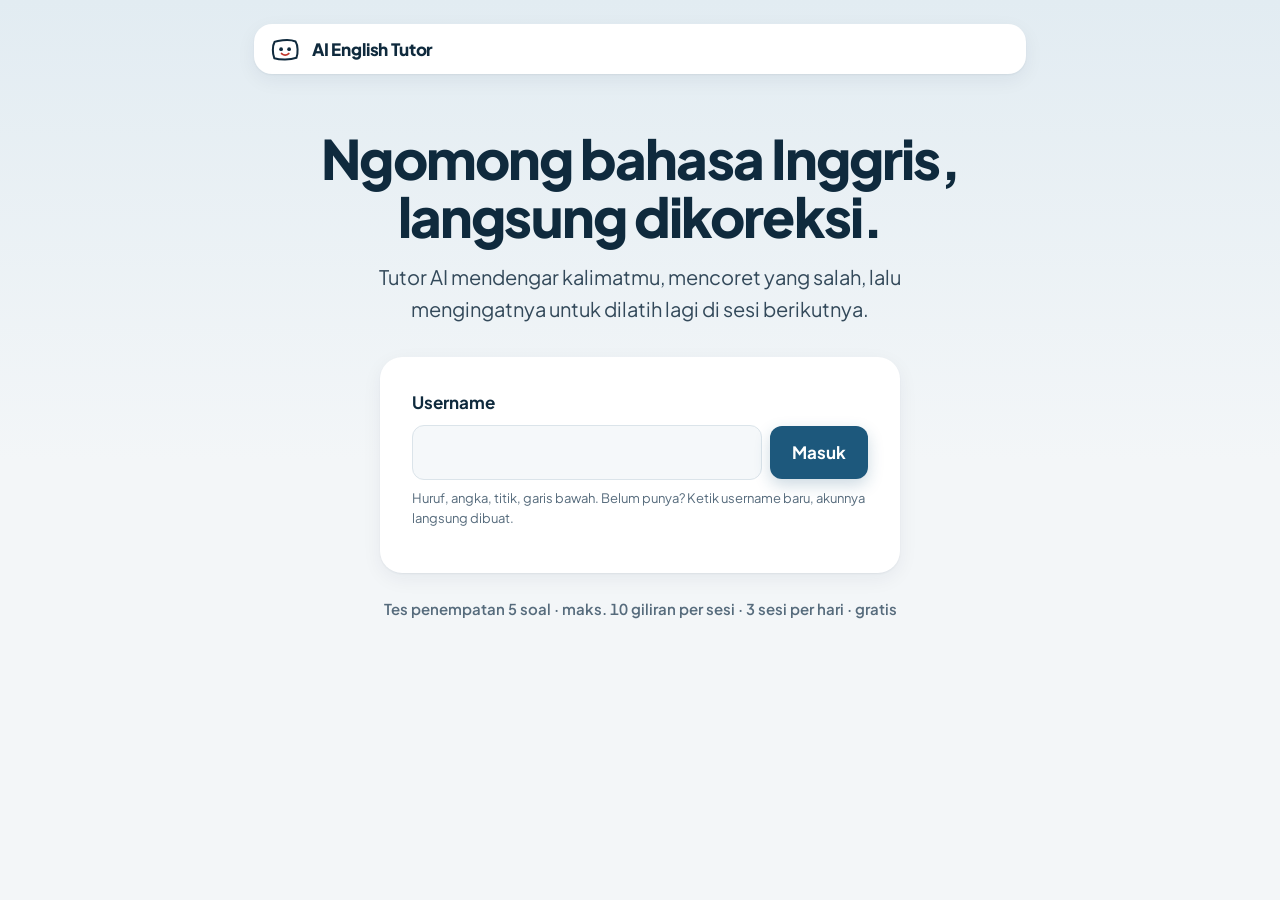
==== public/index.html @ 7d71ac60 "Siap Vercel: server stateless (state sesi di PostgreSQL), frontend di public/ - sessions.state (JSON" ====
<!doctype html>
<html lang="id">
<head>
<meta charset="utf-8">
<meta name="viewport" content="width=device-width, initial-scale=1">
<title>AI English Tutor</title>
<link rel="preconnect" href="https://fonts.googleapis.com">
<link rel="preconnect" href="https://fonts.gstatic.com" crossorigin>
<link rel="stylesheet" href="https://fonts.googleapis.com/css2?family=Caveat:wght@600&family=Plus+Jakarta+Sans:wght@400;600;700;800&display=swap">
<link rel="stylesheet" href="/static/style.css">
</head>
<body>
<a class="skip" href="#main">Langsung ke isi</a>
<main id="main">
  <header class="appbar">
    <h1>
      <svg viewBox="0 0 200 170" aria-hidden="true">
        <path d="M58 38 C96 30 140 31 162 41 C176 62 178 110 167 137 C130 149 72 150 37 139 C26 112 25 66 39 43 Z"
              fill="#fff" stroke="#0f2a3d" stroke-width="12"/>
        <circle cx="77" cy="86" r="11" fill="#0f2a3d"/><circle cx="124" cy="86" r="11" fill="#0f2a3d"/>
        <path d="M80 112 q21 18 42 0" fill="none" stroke="#c2382d" stroke-width="11" stroke-linecap="round"/>
      </svg>
      AI English Tutor
    </h1>
    <span class="who" id="who"></span>
  </header>

  <!-- ===== Layar 1: Masuk ===== -->
  <section id="screen-login" aria-labelledby="h-login">
    <div class="hero">
      <p class="headline" id="h-login" role="heading" aria-level="2">Ngomong bahasa Inggris, langsung dikoreksi.</p>
      <p class="lede">Tutor AI mendengar kalimatmu, mencoret yang salah, lalu mengingatnya untuk dilatih lagi di sesi berikutnya.</p>
    </div>
    <div class="card login-card">
    <form id="login-form">
      <label class="field" for="username">Username</label>
      <div class="row" style="flex-wrap:nowrap">
        <input type="text" id="username" autocomplete="username" required maxlength="40"
               pattern="[A-Za-z0-9_.\-]+" aria-describedby="username-hint">
        <button type="submit">Masuk</button>
      </div>
      <p id="username-hint" class="muted small" style="margin-top:var(--s2)">Huruf, angka, titik, garis bawah. Belum punya? Ketik username baru, akunnya langsung dibuat.</p>
    </form>
    <div class="notice" id="login-error" role="alert"></div>
    </div>
    <p class="facts">Tes penempatan 5 soal · maks. 10 giliran per sesi · 3 sesi per hari · gratis</p>
  </section>

  <!-- ===== Layar 2: Tes penempatan ===== -->
  <section id="screen-placement" class="panel card hidden" aria-labelledby="h-placement">
    <h2 id="h-placement">Tes penempatan</h2>
    <div id="placement-intro">
      <p>Lima soal pilihan ganda, kira-kira dua menit. Hasilnya menentukan seberapa banyak tutor memakai bahasa Indonesia.</p>
      <div class="row">
        <button id="btn-take-test">Mulai tes</button>
        <button id="btn-skip-test" class="quiet">Saya mulai dari nol</button>
      </div>
    </div>
    <form id="placement-form" class="hidden">
      <div id="questions"></div>
      <button type="submit">Kirim jawaban</button>
    </form>
    <div id="placement-result" class="hidden">
      <p id="placement-result-text" style="font: 600 var(--t2)/1.4 var(--f-read)"></p>
      <button id="btn-to-home">Lanjut</button>
    </div>
    <div class="notice" id="placement-error" role="alert"></div>
  </section>

  <!-- ===== Layar 3: Beranda ===== -->
  <section id="screen-home" class="panel card hidden" aria-labelledby="home-greeting">
    <h2 id="home-greeting"></h2>
    <p id="home-info" class="stats-line"></p>
    <fieldset class="persona">
      <legend>Gaya mentor</legend>
      <label class="persona-opt">
        <input type="radio" name="persona" value="galak">
        <span><span class="po-title">Galak</span>
        <span class="po-desc">Tegas dan langsung. Di level menengah ke atas, jawabanmu boleh disindir.</span></span>
      </label>
      <label class="persona-opt">
        <input type="radio" name="persona" value="lembut">
        <span><span class="po-title">Lembut</span>
        <span class="po-desc">Sabar dan menyemangati. Tetap mengoreksi, tanpa sindiran.</span></span>
      </label>
      <p id="persona-status" class="muted small" aria-live="polite"></p>
    </fieldset>
    <div class="row">
      <button id="btn-start">Mulai sesi</button>
      <button id="btn-logout" class="quiet">Ganti pengguna</button>
    </div>
    <div class="notice" id="home-error" role="alert"></div>
  </section>

  <!-- ===== Layar 4: Sesi ===== -->
  <section id="screen-chat" class="panel hidden" aria-label="Sesi latihan">
    <div id="chat-info" class="row">
      <span id="chat-info-text"></span>
      <span class="row">
        <button id="btn-tts" class="quiet sm"></button>
        <button id="btn-mode" class="quiet sm"></button>
        <button id="btn-end" class="quiet sm">Selesai</button>
      </span>
    </div>

    <!-- Mode suara -->
    <div id="stage">
      <div id="face" data-mood="netral" data-activity="idle" aria-hidden="true">
        <svg viewBox="0 0 200 170">
          <!-- kepala digambar sedikit tidak simetris, seperti coretan tangan -->
          <path class="head" d="M58 38 C96 30 140 31 162 41 C176 62 178 110 167 137 C130 149 72 150 37 139 C26 112 25 66 39 43 Z"/>
          <g class="eyes eyes-open"><circle class="dot" cx="77" cy="84" r="7.5"/><circle class="dot" cx="124" cy="84" r="7.5"/></g>
          <g class="eyes eyes-happy"><path class="ink" d="M67 88 q10 -13 20 0"/><path class="ink" d="M114 88 q10 -13 20 0"/></g>
          <g class="brows"><path class="pen" d="M60 64 l27 10"/><path class="pen" d="M141 64 l-27 10"/></g>
          <!-- mentor lembut saat mengoreksi: alis naik di tengah (peduli), mulut "hmm" -->
          <g class="brows-soft"><path class="ink" d="M62 71 l24 -8"/><path class="ink" d="M139 71 l-24 -8"/></g>
          <path class="mouth mouth-hmm ink" d="M85 121 q7.5 -7 15 0 t15 0"/>
          <path class="mouth mouth-flat ink" d="M88 118 h25"/>
          <path class="mouth mouth-smile ink" d="M80 110 q21 20 42 0"/>
          <ellipse class="mouth mouth-o dot" cx="100" cy="121" rx="8" ry="11"/>
          <ellipse class="mouth mouth-talk dot" cx="100" cy="118" rx="13" ry="8"/>
          <!-- tanda kesal: urat ala komik, ditulis dengan pena merah -->
          <g class="vein"><path class="pen" d="M160 18 q6 8 0 16"/><path class="pen" d="M176 18 q-6 8 0 16"/>
                          <path class="pen" d="M156 30 q8 -6 16 0"/><path class="pen" d="M156 22 q8 6 16 0"/></g>
          <!-- centang hijau saat jawaban benar -->
          <path class="tick okmark" d="M152 26 l10 10 l20 -22"/>
          <g class="thinking"><circle class="dot" cx="156" cy="30" r="4"/><circle class="dot" cx="168" cy="20" r="5"/><circle class="dot" cx="182" cy="8" r="6"/></g>
        </svg>
      </div>
      <div id="stage-user"></div>
      <div id="stage-marks" class="marks" aria-label="Koreksi"></div>
      <div id="stage-reply" class="bubble tutor" aria-live="polite"></div>
      <div id="stage-controls">
        <div id="live" class="live" aria-live="polite"></div>
        <button id="btn-ptt" aria-label="Tahan untuk bicara"></button>
        <div class="hint">Tahan tombol<span class="kbd-hint"> atau <kbd>Spasi</kbd></span> sambil bicara. Lepas untuk mengirim.</div>
        <form id="stage-form" class="row">
          <label class="sr-only" for="stage-input">Atau ketik jawabanmu</label>
          <input type="text" id="stage-input" placeholder="atau ketik di sini" autocomplete="off">
          <button type="submit">Kirim</button>
        </form>
      </div>
    </div>

    <!-- Mode chat -->
    <div id="messages" class="hidden" aria-live="polite"></div>

    <div id="stats"></div>
    <details id="memory">
      <summary></summary>
      <div id="memory-body" class="small"></div>
    </details>
    <div id="recap"></div>
  </section>
</main>

<div id="composer" class="hidden">
  <div id="live2" class="live" aria-live="polite"></div>
  <div class="inner">
    <button id="btn-ptt2" class="quiet" aria-label="Tahan untuk bicara"></button>
    <label class="sr-only" for="input">Jawabanmu dalam bahasa Inggris</label>
    <textarea id="input" placeholder="Tulis jawabanmu..."></textarea>
    <button id="btn-send">Kirim</button>
  </div>
</div>

<script src="/static/app.js"></script>
</body>
</html>
---- static/style.css ----
/* =====================================================================
   Arah visual: terang, lapang, percaya diri (terinspirasi gaya ilingo.id),
   dengan satu ciri sendiri: koreksi tampil sebagai coretan pena merah.
   Merah HANYA untuk kesalahan bahasa; hijau HANYA untuk benar/dikuasai.
   ===================================================================== */
:root {
  --bg: #f3f6f8;  --bg-tint: #e2ecf2;  --surface: #ffffff;  --surface-2: #f5f8fa;
  --ink: #0f2a3d; --ink-2: #33495a;    --muted: #566b7c;    --line: #dbe4ea;
  --primary: #1d587c; --primary-hover: #174a69; --primary-soft: #e3eef5;
  --pen: #c2382d; --pen-soft: #fbe8e5;  --ok: #1d7448;  --ok-soft: #e0f1e7;
  --f-ui: "Plus Jakarta Sans", "Segoe UI", system-ui, sans-serif;
  --f-hand: "Caveat", "Segoe Print", cursive;
  --t-1: .8125rem; --t0: .9375rem; --t1: 1.0625rem; --t2: 1.25rem; --t3: 1.75rem; --t4: clamp(2.1rem, 5.5vw, 3.4rem);
  --s1: 4px; --s2: 8px; --s3: 12px; --s4: 16px; --s5: 24px; --s6: 32px; --s7: 56px;
  --r-ctl: 12px; --r-card: 22px; --r-note: 6px 20px 20px 20px; --r-mine: 20px 20px 6px 20px;
  --sh-1: 0 1px 2px rgba(15, 42, 61, .06), 0 6px 20px rgba(15, 42, 61, .06);
  --sh-2: 0 2px 4px rgba(15, 42, 61, .08), 0 12px 32px rgba(29, 88, 124, .16);
  --ease: cubic-bezier(.2, .7, .2, 1); --d1: 120ms; --d2: 220ms;
  color-scheme: light;
}

* { box-sizing: border-box; }
html { -webkit-text-size-adjust: 100%; }
body { margin: 0; min-height: 100vh; color: var(--ink); font: 400 var(--t1)/1.6 var(--f-ui);
       background: linear-gradient(180deg, var(--bg-tint) 0, var(--bg) 460px) no-repeat, var(--bg); }
button, input, textarea { font: inherit; color: inherit; }
:focus-visible { outline: 3px solid var(--primary); outline-offset: 2px; border-radius: 6px; }
.sr-only { position: absolute; width: 1px; height: 1px; overflow: hidden; clip: rect(0 0 0 0); white-space: nowrap; }
.skip { position: absolute; left: var(--s4); top: -100px; background: var(--ink); color: #fff;
        padding: var(--s2) var(--s3); border-radius: var(--r-ctl); z-index: 10; }
.skip:focus { top: var(--s2); }
.hidden { display: none !important; }
.icon { width: 20px; height: 20px; fill: none; stroke: currentColor; stroke-width: 1.9; stroke-linecap: round;
        stroke-linejoin: round; vertical-align: -4px; flex: none; }

main { max-width: 820px; margin: 0 auto; padding: var(--s5) var(--s5) var(--s7); }
@media (max-width: 560px) { main { padding: var(--s3) var(--s4) var(--s7); } }

/* Bar aplikasi melayang */
.appbar { display: flex; align-items: center; justify-content: space-between; gap: var(--s3);
          background: var(--surface); border-radius: 18px; padding: 10px 12px 10px 14px; box-shadow: var(--sh-1); }
.appbar h1 { display: flex; align-items: center; gap: 10px; margin: 0; font: 800 var(--t1)/1 var(--f-ui); letter-spacing: -.01em; }
.appbar h1 svg { width: 34px; height: 30px; }
.appbar .who { color: var(--muted); font-size: var(--t-1); font-weight: 600; }

h2 { font: 800 var(--t3)/1.2 var(--f-ui); letter-spacing: -.025em; margin: 0 0 var(--s3); }
p { margin: 0 0 var(--s3); }
.muted { color: var(--muted); }
.small { font-size: var(--t-1); }
.row { display: flex; gap: var(--s2); flex-wrap: wrap; align-items: center; }
.panel { margin-top: var(--s6); }
.card { background: var(--surface); border-radius: var(--r-card); padding: var(--s6); box-shadow: var(--sh-1); }
@media (max-width: 560px) { .card { padding: var(--s5) var(--s4); } }

/* Hero layar masuk */
.hero { text-align: center; padding: var(--s7) 0 var(--s6); }
.hero .headline { font: 800 var(--t4)/1.06 var(--f-ui); letter-spacing: -.035em; margin: 0 auto var(--s4); max-width: 19ch; text-wrap: balance; }
.hero .lede { font-size: var(--t2); color: var(--ink-2); max-width: 40ch; margin: 0 auto; }
.facts { color: var(--muted); font-size: var(--t0); font-weight: 600; text-align: center; margin-top: var(--s5);
         font-variant-numeric: tabular-nums; }
.login-card { max-width: 520px; margin: 0 auto; }

/* Kontrol */
label.field { display: block; font-weight: 700; margin-bottom: var(--s2); }
input[type=text], textarea {
  width: 100%; padding: 13px var(--s4); border: 1.5px solid var(--line); border-radius: var(--r-ctl);
  background: var(--surface-2); transition: border-color var(--d1) var(--ease), background var(--d1) var(--ease); }
input[type=text]:hover, textarea:hover { border-color: #b9c8d3; }
input[type=text]:focus-visible, textarea:focus-visible { border-color: var(--primary); background: var(--surface); outline: none;
                                                         box-shadow: 0 0 0 4px var(--primary-soft); }
button { cursor: pointer; border: 0; border-radius: var(--r-ctl); padding: 13px 22px; font-weight: 700;
         background: var(--primary); color: #fff; box-shadow: 0 6px 16px rgba(29, 88, 124, .22);
         transition: transform var(--d1) var(--ease), background var(--d1) var(--ease), box-shadow var(--d1) var(--ease); }
button:hover:not(:disabled) { background: var(--primary-hover); }
button:active:not(:disabled) { transform: translateY(1px); box-shadow: 0 2px 6px rgba(29, 88, 124, .2); }
button.quiet { background: var(--surface-2); color: var(--ink); box-shadow: inset 0 0 0 1.5px var(--line); }
button.quiet:hover:not(:disabled) { background: var(--primary-soft); }
button.sm { padding: 8px 12px; font-size: var(--t-1); display: inline-flex; gap: 6px; align-items: center; border-radius: 10px; }
button:disabled { opacity: .45; cursor: not-allowed; box-shadow: none; }
.notice { display: flex; gap: var(--s2); align-items: flex-start; color: var(--ink-2); font-weight: 700; margin-top: var(--s3); }
.notice:empty { display: none; }

/* Tes penempatan */
fieldset.question { border: 0; padding: 0; margin: 0 0 var(--s5); }
fieldset.question legend { font: 700 var(--t2)/1.4 var(--f-ui); margin-bottom: var(--s3); padding: 0; }
.question .opts { display: grid; grid-template-columns: repeat(auto-fit, minmax(160px, 1fr)); gap: var(--s2); }
.question label { display: flex; gap: var(--s3); align-items: center; padding: var(--s3) var(--s4); cursor: pointer;
                  border-radius: var(--r-ctl); box-shadow: inset 0 0 0 1.5px var(--line); background: var(--surface-2);
                  transition: background var(--d1) var(--ease), box-shadow var(--d1) var(--ease); }
.question label:hover { background: var(--primary-soft); }
.question label:has(input:checked) { background: var(--primary-soft); box-shadow: inset 0 0 0 2px var(--primary); }
.question input { width: 18px; height: 18px; accent-color: var(--primary); }
.question .letter { font-weight: 800; color: var(--muted); }

/* Beranda */
.stats-line { color: var(--muted); font-weight: 600; font-variant-numeric: tabular-nums; }
.stats-line strong { color: var(--ink); }
.quota { display: inline-flex; gap: 6px; vertical-align: middle; margin-left: var(--s2); }
.quota span { width: 20px; height: 20px; border: 1.5px solid #9fb3c1; border-radius: 6px; display: grid; place-items: center; }
.quota span.used { background: var(--primary); border-color: var(--primary); color: #fff; }
.quota .icon { width: 13px; height: 13px; stroke-width: 3; }

/* Pilihan gaya mentor */
fieldset.persona { border: 0; padding: 0; margin: var(--s4) 0 var(--s5); display: grid; grid-template-columns: 1fr 1fr; gap: var(--s3); }
fieldset.persona legend { font-weight: 800; margin-bottom: var(--s2); padding: 0; }
@media (max-width: 560px) { fieldset.persona { grid-template-columns: 1fr; } }
.persona-opt { display: flex; gap: var(--s3); align-items: flex-start; padding: var(--s4); cursor: pointer; border-radius: var(--r-ctl);
               background: var(--surface-2); box-shadow: inset 0 0 0 1.5px var(--line);
               transition: background var(--d1) var(--ease), box-shadow var(--d1) var(--ease); }
.persona-opt:hover { background: var(--primary-soft); }
.persona-opt:has(input:checked) { background: var(--primary-soft); box-shadow: inset 0 0 0 2px var(--primary); }
.persona-opt input { width: 18px; height: 18px; margin-top: 3px; accent-color: var(--primary); }
.po-title { display: block; font-weight: 800; }
.po-desc { display: block; color: var(--muted); font-size: var(--t0); line-height: 1.45; }
#persona-status { grid-column: 1 / -1; margin: 0; min-height: 1.3em; }

/* Header sesi */
#chat-info { position: sticky; top: 0; z-index: 3; padding: var(--s3) 0; justify-content: space-between;
             background: var(--bg); border-bottom: 1.5px solid var(--line); }
#chat-info-text { color: var(--muted); font-size: var(--t-1); font-weight: 600; font-variant-numeric: tabular-nums; }

/* ---------- Mode suara ---------- */
#stage { display: flex; flex-direction: column; align-items: center; gap: var(--s4); padding: var(--s5) 0 var(--s3); }
#stage-user { font: 600 var(--t2)/1.45 var(--f-ui); color: var(--ink-2); text-align: center; max-width: 50ch; }
#stage-user:empty, #stage-marks:empty { display: none; }
#stage-reply { width: 100%; max-height: 40vh; overflow-y: auto; }
#stage-reply:empty { display: none; }
#stage-controls { display: flex; flex-direction: column; align-items: center; gap: var(--s3); width: 100%; padding-top: var(--s2); }
#stage-form { width: 100%; flex-wrap: nowrap; }
.live { min-height: 1.5em; color: var(--muted); font-size: var(--t0); font-weight: 600; text-align: center; }
.live.rec::before { content: ""; display: inline-block; width: 9px; height: 9px; margin-right: 8px; border-radius: 50%;
                    background: var(--pen); vertical-align: 1px; animation: blink 1s infinite; }
.live.warn { color: var(--ink-2); font-weight: 700; }

/* Wajah tutor */
#face { width: 170px; filter: drop-shadow(0 10px 18px rgba(15, 42, 61, .10)); }
#face svg { width: 100%; height: auto; display: block; overflow: visible; }
#face .head { fill: var(--surface); stroke: var(--ink); stroke-width: 5; stroke-linejoin: round; }
#face .ink { fill: none; stroke: var(--ink); stroke-width: 5.5; stroke-linecap: round; stroke-linejoin: round; }
#face .dot { fill: var(--ink); }
#face .pen { fill: none; stroke: var(--pen); stroke-width: 5; stroke-linecap: round; }
#face .okmark { fill: none; stroke: var(--ok); stroke-width: 6; stroke-linecap: round; stroke-linejoin: round; }
#face .mouth, #face .eyes, #face .brows, #face .brows-soft, #face .vein, #face .tick, #face .thinking { display: none; }
#face[data-mood=koreksi] .eyes-open, #face[data-mood=koreksi] .brows-soft, #face[data-mood=koreksi] .mouth-hmm { display: inline; }
#face[data-mood=netral] .eyes-open, #face[data-mood=netral] .mouth-flat { display: inline; }
#face[data-mood=senang] .eyes-happy, #face[data-mood=senang] .mouth-smile, #face[data-mood=senang] .tick { display: inline; }
#face[data-mood=marah] .eyes-open, #face[data-mood=marah] .brows,
#face[data-mood=marah] .mouth-o, #face[data-mood=marah] .vein { display: inline; }
#face[data-mood=marah] svg { animation: shake 360ms var(--ease) 1; }
#face[data-activity=listening] .head { stroke: var(--primary); animation: pulse 1s var(--ease) infinite; }
#face[data-activity=thinking] .thinking { display: inline; }
#face[data-activity=thinking] .eyes { transform: translateY(-5px); }
#face[data-activity=speaking] .mouth { display: none; }
#face[data-activity=speaking] .mouth-talk { display: inline; transform-box: fill-box; transform-origin: center;
                                            animation: talk 260ms var(--ease) infinite alternate; }
#face .thinking circle { animation: blink 1.2s infinite; }
#face .thinking circle:nth-child(2) { animation-delay: .2s; }
#face .thinking circle:nth-child(3) { animation-delay: .4s; }
@keyframes pulse { 50% { stroke-width: 9; } }
@keyframes talk { from { transform: scaleY(.3); } to { transform: scaleY(1); } }
@keyframes blink { 50% { opacity: .25; } }
@keyframes shake { 30% { transform: rotate(-3deg); } 70% { transform: rotate(3deg); } }

/* Tombol tahan-untuk-bicara */
#btn-ptt { width: 84px; height: 84px; border-radius: 50%; padding: 0; display: grid; place-items: center;
           box-shadow: var(--sh-2); touch-action: none; user-select: none; -webkit-user-select: none; }
#btn-ptt .icon { width: 32px; height: 32px; }
#btn-ptt.listening, #btn-ptt2.listening { background: var(--pen); color: #fff; transform: scale(1.06);
                                          box-shadow: 0 0 0 8px var(--pen-soft); }
.hint { color: var(--muted); font-size: var(--t-1); font-weight: 600; text-align: center; }
kbd { font: 700 var(--t-1) var(--f-ui); padding: 1px 7px; border-radius: 6px; background: var(--surface);
      box-shadow: inset 0 -2px 0 var(--line), inset 0 0 0 1.5px var(--line); }

/* ---------- Coretan pena merah ---------- */
.marks { display: flex; flex-direction: column; gap: var(--s3); }
#stage-marks { width: 100%; max-width: 580px; background: var(--surface); border-radius: var(--r-card);
               padding: var(--s4) var(--s5); box-shadow: var(--sh-1); }
.mark { padding-left: var(--s3); border-left: 3px solid var(--pen); }
.mark .was { color: var(--muted); text-decoration: line-through; text-decoration-color: var(--pen); text-decoration-thickness: 2px; }
.mark .fix { display: block; font: 600 1.65rem/1.15 var(--f-hand); color: var(--pen); margin-top: 2px; }
.mark .why { display: block; font-size: var(--t-1); color: var(--muted); font-weight: 600; margin-top: 2px; }
#messages .marks { align-self: flex-end; max-width: 85%; background: var(--surface); border-radius: var(--r-ctl);
                   padding: var(--s3) var(--s4); box-shadow: var(--sh-1); }

/* ---------- Balon ---------- */
#messages { display: flex; flex-direction: column; gap: var(--s3); padding: var(--s5) 0; }
.bubble { max-width: 85%; padding: var(--s3) var(--s4); overflow-wrap: anywhere; }
.bubble p { margin: 0 0 var(--s2); } .bubble p:last-child { margin-bottom: 0; }
.bubble ul, .bubble ol { margin: var(--s1) 0 var(--s2); padding-left: 22px; }
.bubble blockquote { margin: var(--s2) 0; padding: var(--s1) var(--s3); border-left: 3px solid var(--primary);
                     background: var(--primary-soft); border-radius: 0 8px 8px 0; }
.bubble code { background: var(--surface-2); padding: 1px 5px; border-radius: 4px; }
.tutor { align-self: flex-start; background: var(--surface); border-radius: var(--r-note); box-shadow: var(--sh-1); }
#stage-reply.tutor { max-width: 100%; font-size: var(--t2); line-height: 1.6; padding: var(--s5) var(--s6); }
@media (max-width: 560px) { #stage-reply.tutor { padding: var(--s4); font-size: var(--t1); } }
.user { align-self: flex-end; background: var(--primary); color: #fff; border-radius: var(--r-mine); white-space: pre-wrap; }
.system { align-self: flex-start; display: flex; gap: var(--s2); color: var(--ink-2); font-weight: 700; }
.typing { align-self: flex-start; color: var(--muted); font-weight: 600; }
.replay { display: inline-flex; gap: 6px; align-items: center; margin-top: var(--s3); padding: 5px 10px; border-radius: 999px;
          font: 700 var(--t-1) var(--f-ui); background: var(--primary-soft); color: var(--primary); box-shadow: none; }
.replay:hover:not(:disabled) { background: #d3e5ef; }
.replay .icon { width: 16px; height: 16px; }

#composer { position: fixed; left: 0; right: 0; bottom: 0; z-index: 3; background: var(--surface);
            box-shadow: 0 -6px 20px rgba(15, 42, 61, .06); }
#composer .inner { max-width: 820px; margin: 0 auto; padding: var(--s3) var(--s5); display: flex; gap: var(--s2); }
#composer textarea { resize: none; height: 50px; scrollbar-width: none; }
#composer .live { max-width: 820px; margin: 0 auto; padding: var(--s2) var(--s5) 0; text-align: left; }
@media (max-width: 560px) { #composer .inner, #composer .live { padding-left: var(--s4); padding-right: var(--s4); } }
body.composer-open main { padding-bottom: 150px; }

/* ---------- Info kecepatan, catatan tutor, rekap ---------- */
#stats { text-align: center; color: var(--muted); font-size: var(--t-1); font-weight: 600; font-variant-numeric: tabular-nums; min-height: 1.4em; }
#memory { margin-top: var(--s5); background: var(--surface); border-radius: var(--r-card); padding: var(--s4) var(--s5); box-shadow: var(--sh-1); }
#memory summary { cursor: pointer; font-weight: 800; display: flex; gap: var(--s2); align-items: center; }
#memory h3 { font: 800 var(--t-1)/1.4 var(--f-ui); text-transform: uppercase; letter-spacing: .07em; color: var(--muted); margin: var(--s4) 0 var(--s2); }
#memory ul { margin: 0; padding: 0; list-style: none; display: grid; gap: var(--s2); }
.chip { display: inline-flex; gap: 4px; align-items: center; padding: 2px 10px; border-radius: 999px; font-size: var(--t-1); font-weight: 700;
        font-variant-numeric: tabular-nums; color: var(--ink-2); background: var(--surface-2); box-shadow: inset 0 0 0 1.5px var(--line); margin-left: var(--s2); }
.chip.ok { color: var(--ok); background: var(--ok-soft); box-shadow: none; }
.chip .icon { width: 14px; height: 14px; stroke-width: 2.6; }
#recap { margin-top: var(--s6); }
#recap .sheet { background: var(--surface); border-radius: var(--r-card); padding: var(--s6); box-shadow: var(--sh-1); }
table { width: 100%; border-collapse: collapse; font-variant-numeric: tabular-nums; margin-top: var(--s2); }
th { text-align: left; font-size: var(--t-1); color: var(--muted); font-weight: 800; padding: var(--s2) var(--s1); border-bottom: 1.5px solid var(--line); }
td { padding: var(--s3) var(--s1); border-bottom: 1px solid var(--line); }

/* ---------- HP ---------- */
@media (max-width: 560px) {
  .hero { padding: var(--s6) 0 var(--s5); }
  .hero .lede { font-size: var(--t1); }
  #chat-info { gap: var(--s2); padding: var(--s2) 0; }
  #chat-info-text { flex: 1 1 100%; white-space: nowrap; overflow: hidden; text-overflow: ellipsis; }
  /* tombol header jadi ikon saja; teksnya tetap terbaca pembaca layar */
  #chat-info button.sm span { position: absolute; width: 1px; height: 1px; overflow: hidden; clip: rect(0 0 0 0); }
  #stage { padding-top: var(--s3); gap: var(--s3); }
  #face { width: 132px; }
  #stage-reply { max-height: none; }          /* hindari scroll di dalam scroll */
  #stage-marks { padding: var(--s3) var(--s4); }
}
/* layar sentuh tanpa keyboard fisik: petunjuk tombol Spasi tidak relevan */
@media (hover: none) and (pointer: coarse) { .kbd-hint { display: none; } }

@media (prefers-reduced-motion: reduce) {
  *, *::before, *::after { animation: none !important; transition: none !important; }
}
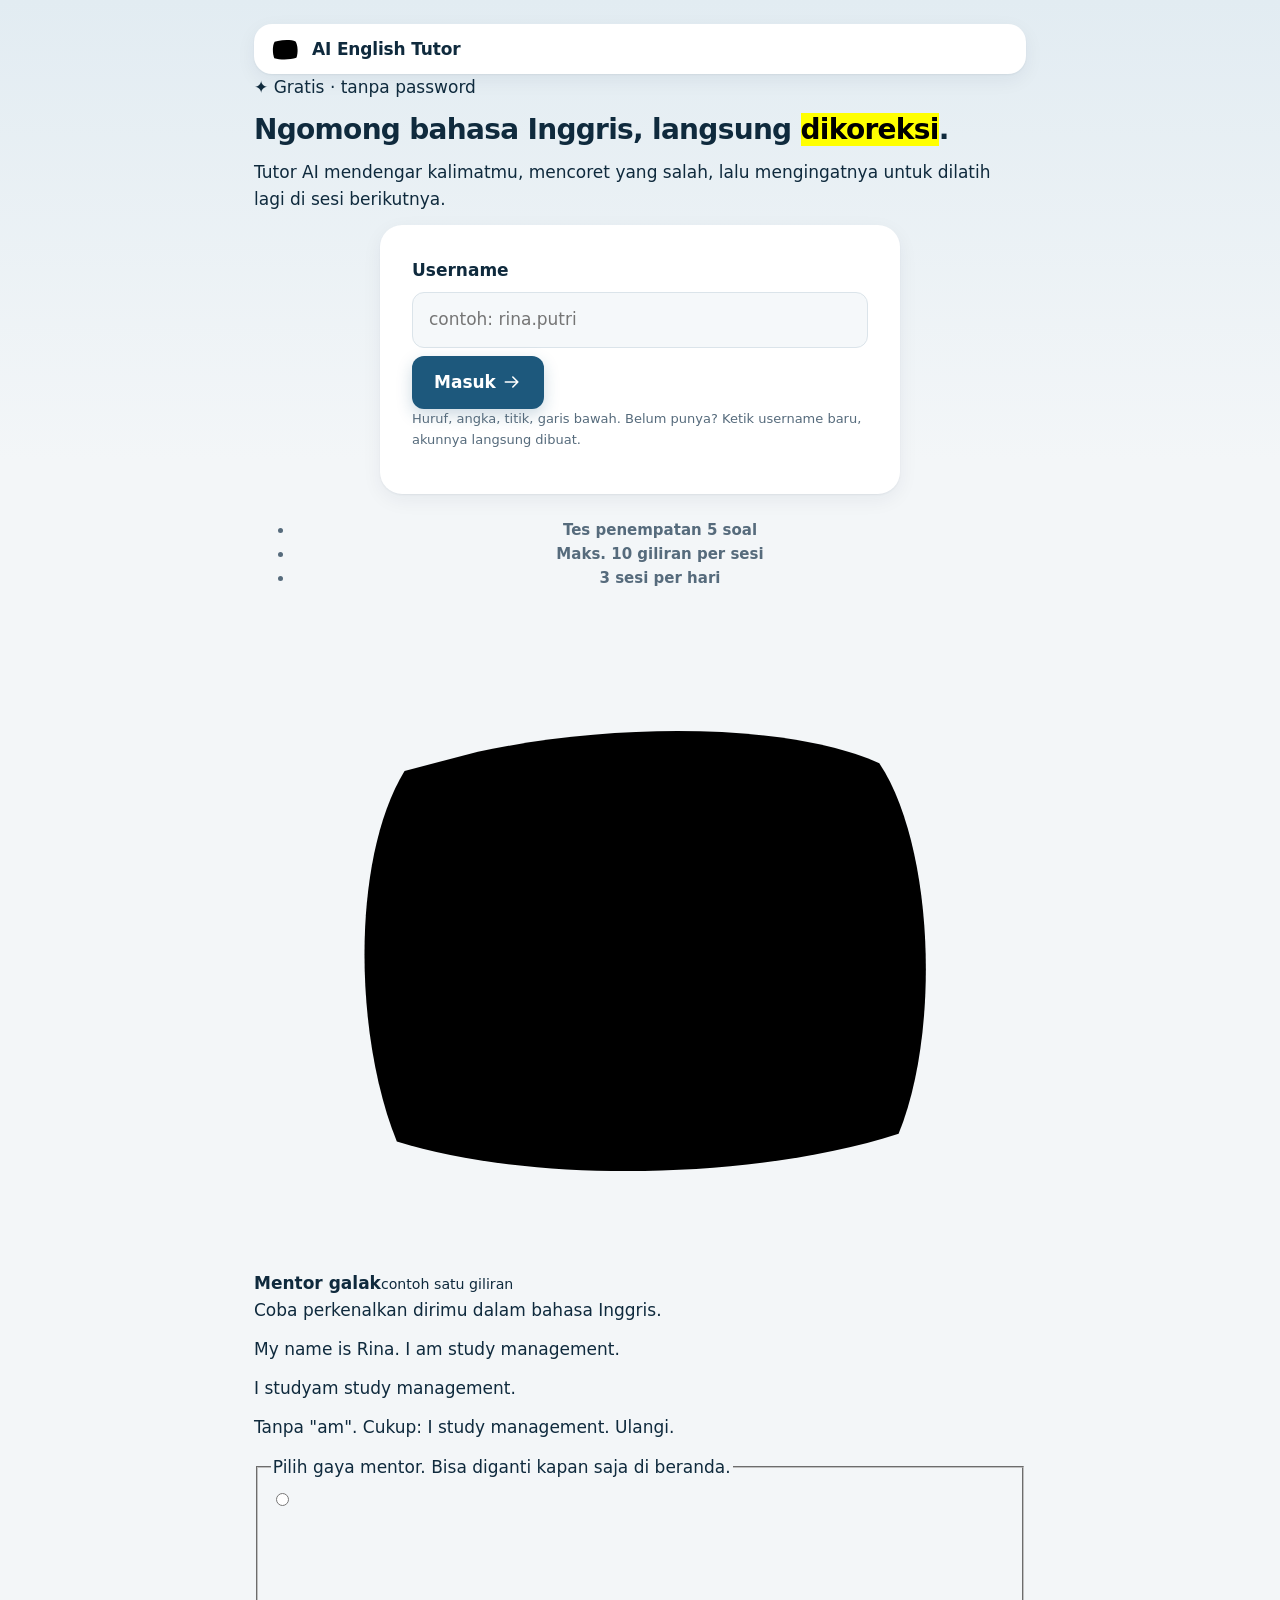
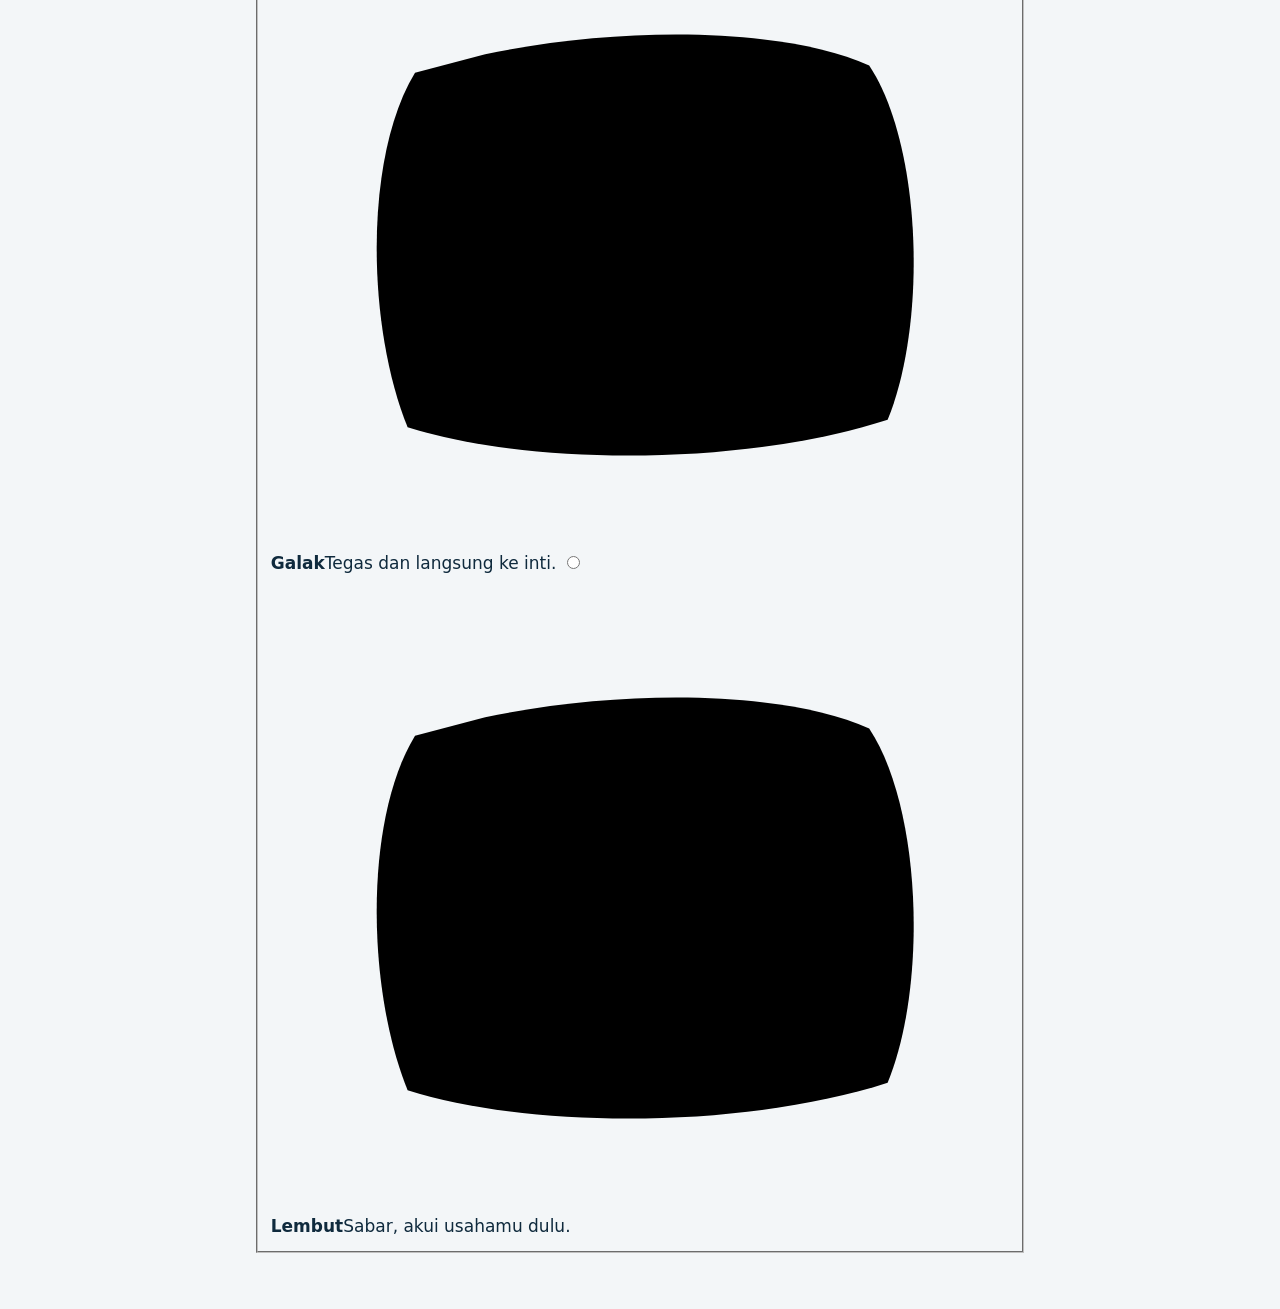
==== commit 83f86ed4: "Desain ulang UI gaya Parlor + suara tutor Gemini di browser - Layar masuk, beranda, tes penempatan, " ====
--- a/public/index.html
+++ b/public/index.html
@@ -6,7 +6,7 @@
 <title>AI English Tutor</title>
 <link rel="preconnect" href="https://fonts.googleapis.com">
 <link rel="preconnect" href="https://fonts.gstatic.com" crossorigin>
-<link rel="stylesheet" href="https://fonts.googleapis.com/css2?family=Caveat:wght@600&family=Plus+Jakarta+Sans:wght@400;600;700;800&display=swap">
+<link rel="stylesheet" href="https://fonts.googleapis.com/css2?family=Bricolage+Grotesque:opsz,wght@12..96,400..800&family=Caveat:wght@600;700&family=JetBrains+Mono:wght@500&display=swap">
 <link rel="stylesheet" href="/static/style.css">
 </head>
 <body>
@@ -14,11 +14,11 @@
 <main id="main">
   <header class="appbar">
     <h1>
-      <svg viewBox="0 0 200 170" aria-hidden="true">
-        <path d="M58 38 C96 30 140 31 162 41 C176 62 178 110 167 137 C130 149 72 150 37 139 C26 112 25 66 39 43 Z"
-              fill="#fff" stroke="#0f2a3d" stroke-width="12"/>
-        <circle cx="77" cy="86" r="11" fill="#0f2a3d"/><circle cx="124" cy="86" r="11" fill="#0f2a3d"/>
-        <path d="M80 112 q21 18 42 0" fill="none" stroke="#c2382d" stroke-width="11" stroke-linecap="round"/>
+      <svg class="tface" viewBox="0 0 200 170" aria-hidden="true">
+        <path class="head" d="M58 38 C96 30 140 31 162 41 C176 62 178 110 167 137 C130 149 72 150 37 139 C26 112 25 66 39 43 Z"/>
+        <ellipse class="eye" cx="77" cy="84" rx="15" ry="17"/><ellipse class="eye" cx="124" cy="84" rx="15" ry="17"/>
+        <g class="pupils"><circle class="pupil" cx="80" cy="86" r="7"/><circle class="pupil" cx="127" cy="86" r="7"/></g>
+        <path class="stroke" d="M84 117 q16 12 32 0"/>
       </svg>
       AI English Tutor
     </h1>
@@ -26,118 +26,228 @@
   </header>
 
   <!-- ===== Layar 1: Masuk ===== -->
-  <section id="screen-login" aria-labelledby="h-login">
-    <div class="hero">
-      <p class="headline" id="h-login" role="heading" aria-level="2">Ngomong bahasa Inggris, langsung dikoreksi.</p>
+  <section id="screen-login" class="login" aria-labelledby="h-login">
+    <div class="login-copy">
+      <p class="tag">✦ Gratis · tanpa password</p>
+      <h2 class="headline" id="h-login">Ngomong bahasa Inggris, langsung <mark>dikoreksi</mark>.</h2>
       <p class="lede">Tutor AI mendengar kalimatmu, mencoret yang salah, lalu mengingatnya untuk dilatih lagi di sesi berikutnya.</p>
-    </div>
-    <div class="card login-card">
-    <form id="login-form">
-      <label class="field" for="username">Username</label>
-      <div class="row" style="flex-wrap:nowrap">
-        <input type="text" id="username" autocomplete="username" required maxlength="40"
-               pattern="[A-Za-z0-9_.\-]+" aria-describedby="username-hint">
-        <button type="submit">Masuk</button>
-      </div>
-      <p id="username-hint" class="muted small" style="margin-top:var(--s2)">Huruf, angka, titik, garis bawah. Belum punya? Ketik username baru, akunnya langsung dibuat.</p>
-    </form>
-    <div class="notice" id="login-error" role="alert"></div>
-    </div>
-    <p class="facts">Tes penempatan 5 soal · maks. 10 giliran per sesi · 3 sesi per hari · gratis</p>
+      <form id="login-form" class="card login-card" novalidate>
+        <label class="field" for="username">Username</label>
+        <div class="row">
+          <input type="text" id="username" autocomplete="username" maxlength="40" placeholder="contoh: rina.putri"
+                 spellcheck="false" autocapitalize="none" aria-describedby="username-hint login-error">
+          <button type="submit" id="btn-login"><span id="btn-login-label">Masuk</span>
+            <svg class="icon" viewBox="0 0 24 24" aria-hidden="true"><path d="M4 12h15M13 6l6 6-6 6"/></svg></button>
+        </div>
+        <p id="username-hint" class="muted small">Huruf, angka, titik, garis bawah. Belum punya? Ketik username baru, akunnya langsung dibuat.</p>
+        <div class="notice" id="login-error" role="alert"></div>
+      </form>
+      <ul class="facts">
+        <li>Tes penempatan 5 soal</li><li>Maks. 10 giliran per sesi</li><li>3 sesi per hari</li>
+      </ul>
+    </div>
+
+    <!-- Contoh satu giliran + pilihan gaya mentor (disimpan untuk akun baru) -->
+    <div class="login-demo">
+      <div class="demo-window" aria-label="Contoh satu giliran sesi" role="group">
+        <div class="demo-head">
+          <span class="face-mini">
+            <svg class="tface" data-eyes viewBox="0 0 200 170" aria-hidden="true">
+              <path class="head" d="M58 38 C96 30 140 31 162 41 C176 62 178 110 167 137 C130 149 72 150 37 139 C26 112 25 66 39 43 Z"/>
+              <ellipse class="eye" cx="77" cy="84" rx="15" ry="17"/><ellipse class="eye" cx="124" cy="84" rx="15" ry="17"/>
+              <g class="pupils"><circle class="pupil" cx="77" cy="86" r="7"/><circle class="pupil" cx="124" cy="86" r="7"/></g>
+              <path class="stroke only-galak" d="M58 58 l30 12M143 58 l-30 12"/><path class="stroke only-galak" d="M87 120 h27"/>
+              <path class="stroke only-lembut" d="M62 66 l25 -8M139 66 l-25 -8"/><path class="stroke only-lembut" d="M83 122 q8.5 -8 17 0 t17 0"/>
+            </svg>
+          </span>
+          <div><b id="demo-name">Mentor galak</b><small>contoh satu giliran</small></div>
+        </div>
+        <div class="demo-body">
+          <p class="b-tutor">Coba perkenalkan dirimu dalam bahasa Inggris.</p>
+          <p class="b-user">My name is Rina. I am study management.</p>
+          <div class="demo-mark"><p>I <span class="ins"><span class="sr-only">benar: </span><span class="fix">study</span><span class="sr-only">salah: </span><span class="was">am study</span></span> management.</p></div>
+          <p class="b-tutor" id="demo-reply">Tanpa "am". Cukup: I study management. Ulangi.</p>
+        </div>
+      </div>
+
+      <fieldset class="mentor-pick">
+        <legend>Pilih gaya mentor. Bisa diganti kapan saja di beranda.</legend>
+        <label class="mentor-card is-galak">
+          <input type="radio" name="mentor-pick" value="galak">
+          <svg class="tface" data-eyes viewBox="0 0 200 170" aria-hidden="true">
+            <path class="head" d="M58 38 C96 30 140 31 162 41 C176 62 178 110 167 137 C130 149 72 150 37 139 C26 112 25 66 39 43 Z"/>
+            <ellipse class="eye" cx="77" cy="84" rx="15" ry="17"/><ellipse class="eye" cx="124" cy="84" rx="15" ry="17"/>
+            <g class="pupils"><circle class="pupil" cx="77" cy="86" r="7"/><circle class="pupil" cx="124" cy="86" r="7"/></g>
+            <path class="stroke" d="M58 58 l30 12M143 58 l-30 12"/><path class="stroke" d="M87 120 h27"/>
+          </svg>
+          <span><b>Galak</b><span class="mc-desc">Tegas dan langsung ke inti.</span></span>
+        </label>
+        <label class="mentor-card is-lembut">
+          <input type="radio" name="mentor-pick" value="lembut">
+          <svg class="tface" data-eyes viewBox="0 0 200 170" aria-hidden="true">
+            <path class="head" d="M58 38 C96 30 140 31 162 41 C176 62 178 110 167 137 C130 149 72 150 37 139 C26 112 25 66 39 43 Z"/>
+            <ellipse class="eye" cx="77" cy="84" rx="15" ry="17"/><ellipse class="eye" cx="124" cy="84" rx="15" ry="17"/>
+            <g class="pupils"><circle class="pupil" cx="77" cy="86" r="7"/><circle class="pupil" cx="124" cy="86" r="7"/></g>
+            <path class="stroke" d="M62 66 l25 -8M139 66 l-25 -8"/><path class="mouth-fill" d="M78 112 q22 22 44 0 z"/>
+          </svg>
+          <span><b>Lembut</b><span class="mc-desc">Sabar, akui usahamu dulu.</span></span>
+        </label>
+      </fieldset>
+    </div>
   </section>
 
   <!-- ===== Layar 2: Tes penempatan ===== -->
-  <section id="screen-placement" class="panel card hidden" aria-labelledby="h-placement">
-    <h2 id="h-placement">Tes penempatan</h2>
-    <div id="placement-intro">
-      <p>Lima soal pilihan ganda, kira-kira dua menit. Hasilnya menentukan seberapa banyak tutor memakai bahasa Indonesia.</p>
-      <div class="row">
-        <button id="btn-take-test">Mulai tes</button>
-        <button id="btn-skip-test" class="quiet">Saya mulai dari nol</button>
-      </div>
-    </div>
-    <form id="placement-form" class="hidden">
-      <div id="questions"></div>
-      <button type="submit">Kirim jawaban</button>
-    </form>
-    <div id="placement-result" class="hidden">
-      <p id="placement-result-text" style="font: 600 var(--t2)/1.4 var(--f-read)"></p>
-      <button id="btn-to-home">Lanjut</button>
-    </div>
-    <div class="notice" id="placement-error" role="alert"></div>
+  <!-- Lembar soal: jawaban yang dipilih "ditulis tangan" ke titik-titik kalimatnya -->
+  <section id="screen-placement" class="panel card banded hidden" aria-labelledby="h-placement">
+    <div class="band">
+      <h2 id="h-placement">Tes penempatan</h2>
+      <p class="band-meta">5 soal · kira-kira 2 menit</p>
+    </div>
+    <div class="band-body">
+      <div id="placement-intro">
+        <p class="intro-text">Hasilnya menentukan seberapa banyak tutor memakai bahasa Indonesia. Baru mulai belajar? Pilih “Saya mulai dari nol”.</p>
+        <div class="row placement-actions">
+          <button id="btn-take-test">Mulai tes</button>
+          <button id="btn-skip-test" class="quiet">Saya mulai dari nol</button>
+        </div>
+      </div>
+      <form id="placement-form" class="hidden" novalidate>
+        <div id="questions"></div>
+        <div class="row placement-actions">
+          <button type="submit">Kirim jawaban</button>
+          <span id="placement-count" class="muted small" aria-live="polite"></span>
+        </div>
+      </form>
+      <div id="placement-result" class="hidden">
+        <p id="placement-score" class="result-score"></p>
+        <p id="placement-result-text" class="result-text"></p>
+        <p id="placement-result-note" class="muted"></p>
+        <button id="btn-to-home">Lanjut ke beranda
+          <svg class="icon" viewBox="0 0 24 24" aria-hidden="true"><path d="M4 12h15M13 6l6 6-6 6"/></svg></button>
+      </div>
+      <div class="notice" id="placement-error" role="alert"></div>
+    </div>
   </section>
 
   <!-- ===== Layar 3: Beranda ===== -->
-  <section id="screen-home" class="panel card hidden" aria-labelledby="home-greeting">
-    <h2 id="home-greeting"></h2>
-    <p id="home-info" class="stats-line"></p>
-    <fieldset class="persona">
-      <legend>Gaya mentor</legend>
-      <label class="persona-opt">
-        <input type="radio" name="persona" value="galak">
-        <span><span class="po-title">Galak</span>
-        <span class="po-desc">Tegas dan langsung. Di level menengah ke atas, jawabanmu boleh disindir.</span></span>
-      </label>
-      <label class="persona-opt">
-        <input type="radio" name="persona" value="lembut">
-        <span><span class="po-title">Lembut</span>
-        <span class="po-desc">Sabar dan menyemangati. Tetap mengoreksi, tanpa sindiran.</span></span>
-      </label>
-      <p id="persona-status" class="muted small" aria-live="polite"></p>
-    </fieldset>
-    <div class="row">
-      <button id="btn-start">Mulai sesi</button>
-      <button id="btn-logout" class="quiet">Ganti pengguna</button>
-    </div>
-    <div class="notice" id="home-error" role="alert"></div>
+  <!-- Pita atas berwarna aksen mentor (seperti jendela contoh di layar masuk); wajahnya ikut gaya yang dipilih -->
+  <section id="screen-home" class="panel card banded home hidden" aria-labelledby="home-greeting">
+    <div class="band home-head">
+      <span class="face-mini">
+        <svg class="tface" viewBox="0 0 200 170" aria-hidden="true">
+          <path class="head" d="M58 38 C96 30 140 31 162 41 C176 62 178 110 167 137 C130 149 72 150 37 139 C26 112 25 66 39 43 Z"/>
+          <ellipse class="eye" cx="77" cy="84" rx="15" ry="17"/><ellipse class="eye" cx="124" cy="84" rx="15" ry="17"/>
+          <g class="pupils"><circle class="pupil" cx="77" cy="86" r="7"/><circle class="pupil" cx="124" cy="86" r="7"/></g>
+          <path class="stroke only-galak" d="M58 58 l30 12M143 58 l-30 12"/><path class="stroke only-galak" d="M87 120 h27"/>
+          <path class="stroke only-lembut" d="M62 66 l25 -8M139 66 l-25 -8"/><path class="stroke only-lembut" d="M83 122 q8.5 -8 17 0 t17 0"/>
+        </svg>
+      </span>
+      <h2 id="home-greeting"></h2>
+      <dl id="home-info" class="home-stats"></dl>
+    </div>
+    <div class="band-body">
+      <fieldset class="mentor-pick">
+        <legend>Gaya mentor untuk sesi berikutnya</legend>
+        <label class="mentor-card is-galak">
+          <input type="radio" name="persona" value="galak">
+          <svg class="tface" viewBox="0 0 200 170" aria-hidden="true">
+            <path class="head" d="M58 38 C96 30 140 31 162 41 C176 62 178 110 167 137 C130 149 72 150 37 139 C26 112 25 66 39 43 Z"/>
+            <ellipse class="eye" cx="77" cy="84" rx="15" ry="17"/><ellipse class="eye" cx="124" cy="84" rx="15" ry="17"/>
+            <g class="pupils"><circle class="pupil" cx="77" cy="86" r="7"/><circle class="pupil" cx="124" cy="86" r="7"/></g>
+            <path class="stroke" d="M58 58 l30 12M143 58 l-30 12"/><path class="stroke" d="M87 120 h27"/>
+          </svg>
+          <span><b>Galak</b><span class="mc-desc">Tegas dan langsung. Di level menengah ke atas, jawabanmu boleh disindir.</span></span>
+        </label>
+        <label class="mentor-card is-lembut">
+          <input type="radio" name="persona" value="lembut">
+          <svg class="tface" viewBox="0 0 200 170" aria-hidden="true">
+            <path class="head" d="M58 38 C96 30 140 31 162 41 C176 62 178 110 167 137 C130 149 72 150 37 139 C26 112 25 66 39 43 Z"/>
+            <ellipse class="eye" cx="77" cy="84" rx="15" ry="17"/><ellipse class="eye" cx="124" cy="84" rx="15" ry="17"/>
+            <g class="pupils"><circle class="pupil" cx="77" cy="86" r="7"/><circle class="pupil" cx="124" cy="86" r="7"/></g>
+            <path class="stroke" d="M62 66 l25 -8M139 66 l-25 -8"/><path class="mouth-fill" d="M78 112 q22 22 44 0 z"/>
+          </svg>
+          <span><b>Lembut</b><span class="mc-desc">Sabar dan menyemangati. Tetap mengoreksi, tanpa sindiran.</span></span>
+        </label>
+        <p id="persona-status" class="muted small" aria-live="polite"></p>
+      </fieldset>
+      <div class="row home-actions">
+        <button id="btn-start"><span>Mulai sesi</span>
+          <svg class="icon" viewBox="0 0 24 24" aria-hidden="true"><path d="M4 12h15M13 6l6 6-6 6"/></svg></button>
+        <button id="btn-logout" class="quiet">Ganti pengguna</button>
+      </div>
+      <div class="notice" id="home-error" role="alert"></div>
+    </div>
   </section>
 
   <!-- ===== Layar 4: Sesi ===== -->
-  <section id="screen-chat" class="panel hidden" aria-label="Sesi latihan">
-    <div id="chat-info" class="row">
-      <span id="chat-info-text"></span>
-      <span class="row">
-        <button id="btn-tts" class="quiet sm"></button>
-        <button id="btn-mode" class="quiet sm"></button>
-        <button id="btn-end" class="quiet sm">Selesai</button>
-      </span>
-    </div>
+  <section id="screen-chat" class="panel session hidden" aria-labelledby="session-title">
+    <div id="chat-info">
+      <div class="seg" role="group" aria-label="Mode sesi">
+        <button type="button" id="btn-mode-suara" aria-pressed="true"></button>
+        <button type="button" id="btn-mode-chat" aria-pressed="false"></button>
+      </div>
+      <span class="spacer"></span>
+      <button type="button" id="btn-tts" class="quiet icon-btn"></button>
+      <button type="button" id="btn-end" class="quiet">Selesai</button>
+    </div>
+
+    <!-- Kepala sesi (dipakai kedua mode): materi dari planner + jejak 10 giliran -->
+    <header class="session-head">
+      <p class="session-tag" id="session-tag"></p>
+      <h2 id="session-title"></h2>
+      <p class="session-focus" id="session-focus"></p>
+      <div id="turns" class="turns" role="img"></div>
+    </header>
 
     <!-- Mode suara -->
-    <div id="stage">
+    <div id="stage" data-activity="idle">
       <div id="face" data-mood="netral" data-activity="idle" aria-hidden="true">
-        <svg viewBox="0 0 200 170">
-          <!-- kepala digambar sedikit tidak simetris, seperti coretan tangan -->
+        <svg class="tface" data-eyes viewBox="0 0 200 170">
+          <!-- bayangan keras + kepala yang sedikit tidak simetris, seperti coretan tangan -->
+          <path class="shadow" d="M66 46 C104 38 148 39 170 49 C184 70 186 118 175 145 C138 157 80 158 45 147 C34 120 33 74 47 51 Z"/>
           <path class="head" d="M58 38 C96 30 140 31 162 41 C176 62 178 110 167 137 C130 149 72 150 37 139 C26 112 25 66 39 43 Z"/>
-          <g class="eyes eyes-open"><circle class="dot" cx="77" cy="84" r="7.5"/><circle class="dot" cx="124" cy="84" r="7.5"/></g>
-          <g class="eyes eyes-happy"><path class="ink" d="M67 88 q10 -13 20 0"/><path class="ink" d="M114 88 q10 -13 20 0"/></g>
-          <g class="brows"><path class="pen" d="M60 64 l27 10"/><path class="pen" d="M141 64 l-27 10"/></g>
+          <g class="ears"><path d="M184 70 q10 20 0 40"/><path d="M194 60 q16 30 0 60"/></g>
+          <g class="eyes eyes-open">
+            <ellipse class="eye" cx="77" cy="84" rx="15" ry="17"/><ellipse class="eye" cx="124" cy="84" rx="15" ry="17"/>
+            <g class="look"><g class="pupils">
+              <circle class="pupil" cx="77" cy="86" r="7"/><circle class="pupil" cx="124" cy="86" r="7"/>
+              <circle class="glint" cx="80" cy="82" r="2.4"/><circle class="glint" cx="127" cy="82" r="2.4"/>
+            </g></g>
+          </g>
+          <g class="eyes eyes-happy"><path d="M64 90 q13 -16 26 0"/><path d="M111 90 q13 -16 26 0"/></g>
+          <g class="brows"><path d="M58 58 l30 12"/><path d="M143 58 l-30 12"/></g>
           <!-- mentor lembut saat mengoreksi: alis naik di tengah (peduli), mulut "hmm" -->
-          <g class="brows-soft"><path class="ink" d="M62 71 l24 -8"/><path class="ink" d="M139 71 l-24 -8"/></g>
-          <path class="mouth mouth-hmm ink" d="M85 121 q7.5 -7 15 0 t15 0"/>
-          <path class="mouth mouth-flat ink" d="M88 118 h25"/>
-          <path class="mouth mouth-smile ink" d="M80 110 q21 20 42 0"/>
-          <ellipse class="mouth mouth-o dot" cx="100" cy="121" rx="8" ry="11"/>
-          <ellipse class="mouth mouth-talk dot" cx="100" cy="118" rx="13" ry="8"/>
+          <g class="brows-soft"><path d="M62 66 l25 -8"/><path d="M139 66 l-25 -8"/></g>
+          <path class="mouth mouth-hmm" d="M83 122 q8.5 -8 17 0 t17 0"/>
+          <path class="mouth mouth-flat" d="M87 120 h27"/>
+          <path class="mouth mouth-smile fillm" d="M78 112 q22 22 44 0 z"/>
+          <ellipse class="mouth mouth-o fillm" cx="100" cy="122" rx="9" ry="12"/>
+          <ellipse class="mouth mouth-talk fillm" cx="100" cy="120" rx="14" ry="10"/>
           <!-- tanda kesal: urat ala komik, ditulis dengan pena merah -->
-          <g class="vein"><path class="pen" d="M160 18 q6 8 0 16"/><path class="pen" d="M176 18 q-6 8 0 16"/>
-                          <path class="pen" d="M156 30 q8 -6 16 0"/><path class="pen" d="M156 22 q8 6 16 0"/></g>
+          <g class="vein"><path d="M160 14 q6 8 0 16"/><path d="M176 14 q-6 8 0 16"/><path d="M156 26 q8 -6 16 0"/><path d="M156 18 q8 6 16 0"/></g>
           <!-- centang hijau saat jawaban benar -->
-          <path class="tick okmark" d="M152 26 l10 10 l20 -22"/>
-          <g class="thinking"><circle class="dot" cx="156" cy="30" r="4"/><circle class="dot" cx="168" cy="20" r="5"/><circle class="dot" cx="182" cy="8" r="6"/></g>
+          <path class="tick" d="M150 22 l10 10 l22 -24"/>
+          <g class="thinking"><circle cx="160" cy="26" r="5"/><circle cx="174" cy="14" r="6.5"/><circle cx="190" cy="0" r="8"/></g>
         </svg>
       </div>
+      <div id="status" class="status" data-activity="idle" role="status">
+        <span class="status-dot" aria-hidden="true"></span><span id="status-text"></span><span id="status-time" aria-hidden="true"></span>
+      </div>
+      <div id="live" class="live" aria-live="polite"></div>
       <div id="stage-user"></div>
-      <div id="stage-marks" class="marks" aria-label="Koreksi"></div>
-      <div id="stage-reply" class="bubble tutor" aria-live="polite"></div>
+      <div id="stage-marks" class="marks-card" aria-label="Koreksi"></div>
+      <div id="stage-ok" class="ok-chip hidden">
+        <svg class="icon" viewBox="0 0 24 24" aria-hidden="true"><path d="M5 12.5l4.5 4.5L19 7"/></svg>Benar, tanpa koreksi
+      </div>
+      <div id="stage-reply" class="reply-card" aria-live="polite"></div>
       <div id="stage-controls">
-        <div id="live" class="live" aria-live="polite"></div>
+        <!-- saat ditahan, tombol "masuk" ke bayangannya -->
         <button id="btn-ptt" aria-label="Tahan untuk bicara"></button>
-        <div class="hint">Tahan tombol<span class="kbd-hint"> atau <kbd>Spasi</kbd></span> sambil bicara. Lepas untuk mengirim.</div>
+        <div class="ptt-text"><b id="ptt-label"></b><span id="ptt-sub" class="hint"></span></div>
         <form id="stage-form" class="row">
           <label class="sr-only" for="stage-input">Atau ketik jawabanmu</label>
-          <input type="text" id="stage-input" placeholder="atau ketik di sini" autocomplete="off">
-          <button type="submit">Kirim</button>
+          <input type="text" id="stage-input" placeholder="atau ketik jawabanmu di sini" autocomplete="off">
+          <button type="submit" class="quiet">Kirim</button>
         </form>
       </div>
     </div>
